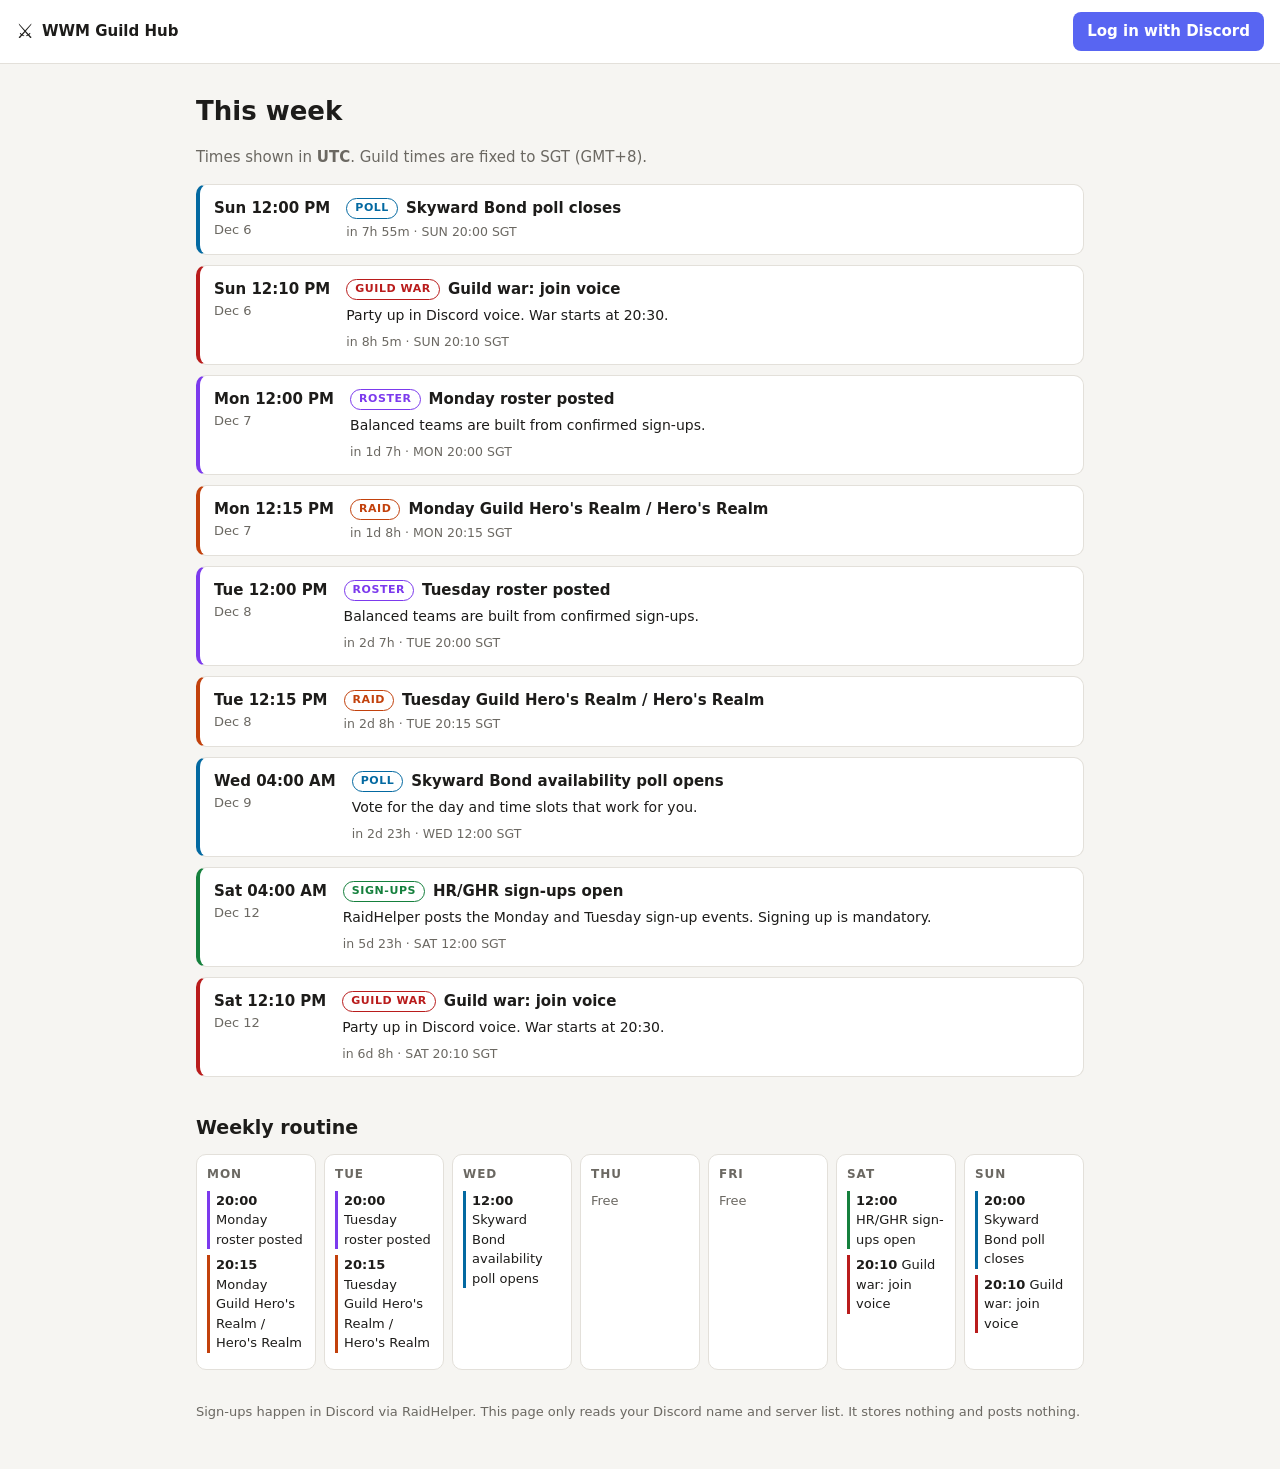
==== index.html @ 6cbb3eda "Initial guild hub with Discord login Co-Authored-By: Claude Opus 5.5 <noreply@anthropic.com>" ====
<!doctype html>
<html lang="en">
<head>
  <meta charset="utf-8">
  <meta name="viewport" content="width=device-width, initial-scale=1">
  <title>WWM Guild Hub</title>
  <meta name="description" content="Weekly raid, guild war and poll schedule for the WWM guild.">
  <link rel="stylesheet" href="style.css">
</head>
<body>
  <header class="top">
    <div class="brand">
      <span class="logo" aria-hidden="true">⚔</span>
      <span>WWM Guild Hub</span>
    </div>
    <div id="auth"></div>
  </header>

  <main>
    <section id="welcome" class="card" hidden></section>

    <section>
      <h1>This week</h1>
      <p class="muted">Times shown in <strong id="tz"></strong>. Guild times are fixed to SGT (GMT+8).</p>
      <ol id="upcoming" class="events"></ol>
    </section>

    <section>
      <h2>Weekly routine</h2>
      <div id="routine" class="grid"></div>
    </section>
  </main>

  <footer class="muted">
    Sign-ups happen in Discord via RaidHelper. This page only reads your Discord name and server list. It stores nothing and posts nothing.
  </footer>

  <script src="config.js"></script>
  <script src="app.js"></script>
</body>
</html>
---- style.css ----
:root {
  --bg: #f6f5f2;
  --surface: #ffffff;
  --text: #1d1c1a;
  --muted: #6b6862;
  --border: #e3e0da;
  --accent: #5865f2;
  --raid: #c2410c;
  --roster: #7c3aed;
  --signup: #15803d;
  --poll: #0369a1;
  --war: #b91c1c;
  --ok-bg: #ecfdf3;
  --warn-bg: #fff7e6;
}
@media (prefers-color-scheme: dark) {
  :root {
    --bg: #121214;
    --surface: #1b1b1f;
    --text: #ecebe8;
    --muted: #9b988f;
    --border: #2c2c32;
    --raid: #fb923c;
    --roster: #a78bfa;
    --signup: #4ade80;
    --poll: #38bdf8;
    --war: #f87171;
    --ok-bg: #12261b;
    --warn-bg: #2a2212;
  }
}

* { box-sizing: border-box; }
body {
  margin: 0;
  background: var(--bg);
  color: var(--text);
  font: 15px/1.5 system-ui, -apple-system, "Segoe UI", Roboto, sans-serif;
}
main, footer { max-width: 920px; margin: 0 auto; padding: 0 16px; }
footer { padding: 32px 16px 48px; font-size: 13px; }
h1 { font-size: 26px; margin: 28px 0 4px; }
h2 { font-size: 19px; margin: 36px 0 12px; }
h3 { font-size: 12px; letter-spacing: .08em; margin: 0 0 8px; color: var(--muted); }
.muted { color: var(--muted); }

.top {
  display: flex; align-items: center; justify-content: space-between; gap: 12px;
  padding: 12px 16px; border-bottom: 1px solid var(--border); background: var(--surface);
  position: sticky; top: 0; z-index: 1;
}
.brand { display: flex; align-items: center; gap: 8px; font-weight: 650; }
.logo { font-size: 20px; }

.btn {
  font: inherit; font-weight: 600; border: 0; border-radius: 8px;
  padding: 8px 14px; cursor: pointer;
}
.btn.discord { background: var(--accent); color: #fff; }
.btn.discord:hover { filter: brightness(1.08); }
.btn.ghost { background: transparent; color: var(--muted); border: 1px solid var(--border); padding: 4px 10px; font-size: 13px; }
.user { display: flex; align-items: center; gap: 8px; }
.user img { width: 28px; height: 28px; border-radius: 50%; }
.user span { max-width: 40vw; overflow: hidden; text-overflow: ellipsis; white-space: nowrap; }

.card { margin-top: 20px; padding: 14px 16px; border-radius: 10px; border: 1px solid var(--border); background: var(--surface); }
.card.ok { background: var(--ok-bg); }
.card.warn { background: var(--warn-bg); }

.events { list-style: none; padding: 0; margin: 16px 0 0; display: grid; gap: 10px; }
.event {
  display: flex; gap: 16px; padding: 12px 14px; border-radius: 10px;
  background: var(--surface); border: 1px solid var(--border);
  border-left: 4px solid var(--c, var(--accent));
}
.event .when { min-width: 92px; display: flex; flex-direction: column; }
.event .local { font-weight: 650; font-variant-numeric: tabular-nums; }
.event .date { font-size: 13px; color: var(--muted); }
.event .head { display: flex; flex-wrap: wrap; align-items: center; gap: 8px; }
.event .title { font-weight: 600; }
.event .note { margin: 4px 0; font-size: 14px; }
.event .rel { font-size: 12.5px; }
.tag {
  font-size: 11px; font-weight: 700; text-transform: uppercase; letter-spacing: .05em;
  color: var(--c); border: 1px solid currentColor; border-radius: 999px; padding: 1px 8px;
}

.raid { --c: var(--raid); }
.roster { --c: var(--roster); }
.signup { --c: var(--signup); }
.poll { --c: var(--poll); }
.war { --c: var(--war); }

.grid { display: grid; grid-template-columns: repeat(7, 1fr); gap: 8px; }
.day { background: var(--surface); border: 1px solid var(--border); border-radius: 10px; padding: 10px; min-width: 0; }
.day p { margin: 0 0 6px; font-size: 13px; }
.mini { border-left: 3px solid var(--c); padding-left: 6px; }
.mini b { font-variant-numeric: tabular-nums; }

@media (max-width: 760px) {
  .grid { grid-template-columns: repeat(2, 1fr); }
}
@media (max-width: 420px) {
  .event { flex-direction: column; gap: 4px; }
  .grid { grid-template-columns: 1fr; }
}
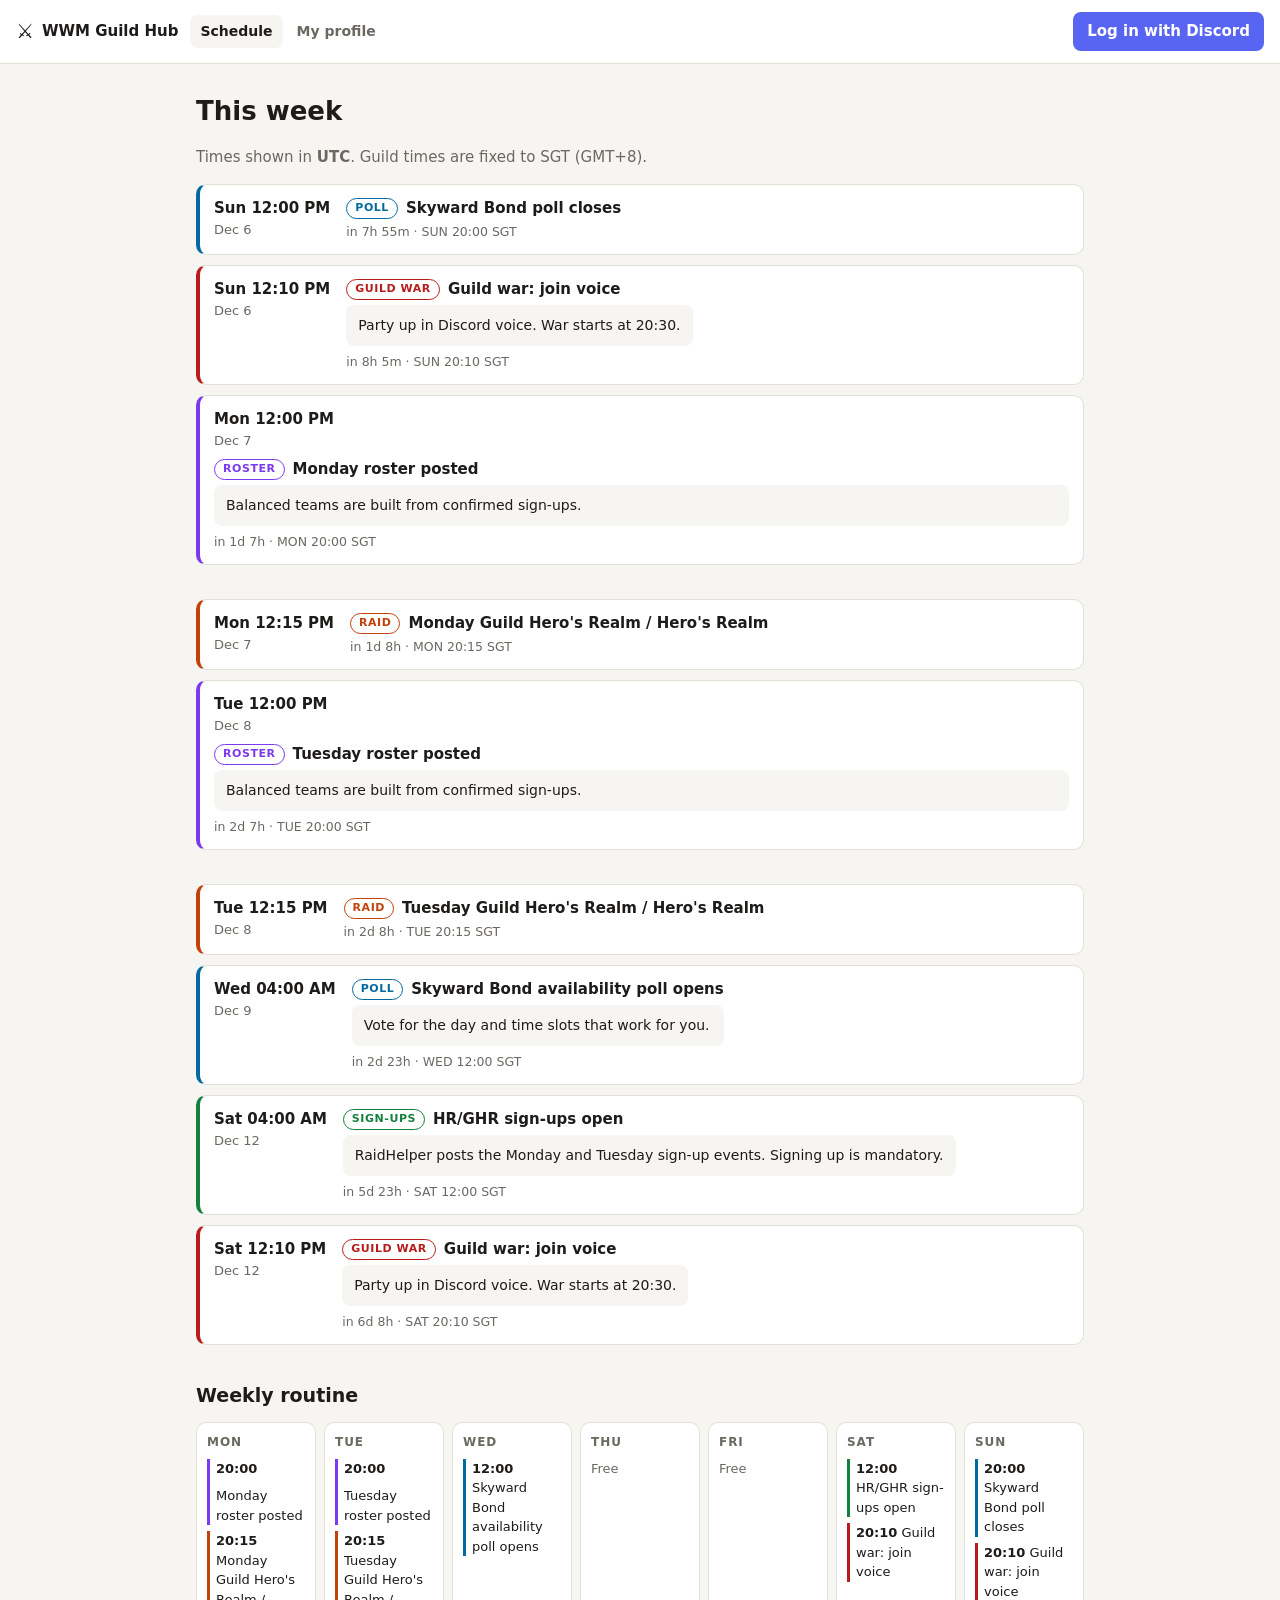
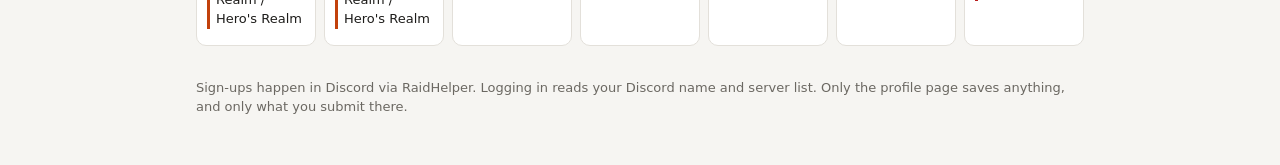
==== commit f4b697d4: "Add member profile and officer roster pages profile.html edits your own guild profile through the bo" ====
--- a/index.html
+++ b/index.html
@@ -13,6 +13,7 @@
       <span class="logo" aria-hidden="true">⚔</span>
       <span>WWM Guild Hub</span>
     </div>
+    <nav class="nav"><a href="./" aria-current="page">Schedule</a><a href="profile.html">My profile</a><a href="roster.html" id="nav-roster" hidden>Roster</a></nav>
     <div id="auth"></div>
   </header>
 
@@ -32,10 +33,11 @@
   </main>
 
   <footer class="muted">
-    Sign-ups happen in Discord via RaidHelper. This page only reads your Discord name and server list. It stores nothing and posts nothing.
+    Sign-ups happen in Discord via RaidHelper. Logging in reads your Discord name and server list. Only the profile page saves anything, and only what you submit there.
   </footer>
 
   <script src="config.js"></script>
+  <script src="auth.js"></script>
   <script src="app.js"></script>
 </body>
 </html>
--- a/style.css
+++ b/style.css
@@ -12,6 +12,9 @@
   --war: #b91c1c;
   --ok-bg: #ecfdf3;
   --warn-bg: #fff7e6;
+  --ok: #15803d;
+  --err: #b91c1c;
+  --field: #ffffff;
 }
 @media (prefers-color-scheme: dark) {
   :root {
@@ -27,6 +30,9 @@
     --war: #f87171;
     --ok-bg: #12261b;
     --warn-bg: #2a2212;
+    --ok: #4ade80;
+    --err: #f87171;
+    --field: #141417;
   }
 }
 
@@ -97,10 +103,115 @@
 .mini { border-left: 3px solid var(--c); padding-left: 6px; }
 .mini b { font-variant-numeric: tabular-nums; }
 
+/* ---------- nav ---------- */
+.top { flex-wrap: wrap; }
+.nav { display: flex; gap: 4px; margin-right: auto; }
+.nav a { color: var(--muted); text-decoration: none; padding: 6px 10px; border-radius: 8px; font-weight: 600; font-size: 14px; }
+.nav a:hover { color: var(--text); }
+.nav a[aria-current="page"] { color: var(--text); background: var(--bg); }
+a { color: var(--accent); }
+
+/* ---------- profile form ---------- */
+.btn.primary { background: var(--accent); color: #fff; }
+.btn:disabled { opacity: .6; cursor: default; }
+.btn.danger { color: var(--err); }
+.section { padding: 0; }
+.section > summary {
+  cursor: pointer; padding: 14px 16px; display: flex; flex-wrap: wrap; align-items: baseline; gap: 4px 10px;
+  font-weight: 650; font-size: 17px;
+}
+.section[open] > summary { border-bottom: 1px solid var(--border); }
+.section-hint { font-weight: 400; font-size: 13px; }
+.section > :not(summary) { margin-left: 16px; margin-right: 16px; }
+.section > :last-child { margin-bottom: 16px; }
+.note { font-size: 14px; background: var(--bg); border-radius: 8px; padding: 10px 12px; margin-top: 14px; }
+h4 { font-size: 14px; margin: 22px 0 8px; }
+
+.field { margin-top: 14px; }
+.field > label, .field legend { display: block; font-weight: 600; font-size: 14px; margin-bottom: 6px; padding: 0; }
+.field fieldset { border: 0; margin: 0; padding: 0; min-width: 0; }
+.hint { font-size: 13px; margin: 6px 0 0; }
+select, input[type="text"], textarea {
+  font: inherit; color: var(--text); background: var(--field);
+  border: 1px solid var(--border); border-radius: 8px; padding: 7px 10px;
+  width: 100%; max-width: 440px;
+}
+textarea { resize: vertical; }
+select:focus, input:focus, textarea:focus, .btn:focus-visible { outline: 2px solid var(--accent); outline-offset: 1px; }
+
+.checks { display: grid; grid-template-columns: repeat(auto-fill, minmax(220px, 1fr)); gap: 6px 14px; }
+.check { display: flex; align-items: flex-start; gap: 8px; font-size: 14px; cursor: pointer; }
+.check input { margin-top: 3px; accent-color: var(--accent); }
+.check input:disabled + span { color: var(--muted); }
+
+.ratings { display: grid; gap: 10px; }
+.rating-row { border: 0; padding: 0; margin: 0; display: flex; flex-wrap: wrap; align-items: center; gap: 6px; }
+.rating-row legend { font-size: 14px; margin-bottom: 4px; padding: 0; float: left; width: 100%; }
+.pill input { position: absolute; opacity: 0; }
+.pill span { display: inline-block; border: 1px solid var(--border); border-radius: 999px; padding: 3px 12px; font-size: 13px; cursor: pointer; }
+.pill input:checked + span { background: var(--accent); border-color: var(--accent); color: #fff; }
+.pill input:focus-visible + span { outline: 2px solid var(--accent); outline-offset: 1px; }
+
+.save-row { display: flex; flex-wrap: wrap; align-items: center; gap: 8px; margin-top: 16px; }
+.save-note { font-size: 13px; }
+.save-note.ok { color: var(--ok); }
+.save-note.err { color: var(--err); }
+.warn-text { color: var(--err); font-size: 13px; margin: 6px 0 0; }
+.warn-text:empty { display: none; }
+
+.builds { border-top: 1px dashed var(--border); margin-top: 20px; }
+.build { border: 1px solid var(--border); border-radius: 10px; padding: 12px 14px; margin-top: 10px; background: var(--bg); }
+.build-head { display: flex; align-items: center; gap: 8px; }
+.badge { font-size: 12px; font-weight: 700; color: var(--accent); }
+.pair { display: grid; grid-template-columns: 1fr 1fr; gap: 0 12px; }
+.inner-ways { display: grid; gap: 6px; }
+.iw-row { display: grid; grid-template-columns: 24px minmax(0, 1fr) 96px; gap: 8px; align-items: center; max-width: 480px; }
+/* ---------- roster ---------- */
+.nav a[hidden], .tools[hidden] { display: none; }
+.tools { display: flex; flex-wrap: wrap; gap: 8px; margin-top: 18px; }
+.tools input, .tools select { width: auto; flex: 1 1 180px; max-width: none; }
+input[type="search"] { font: inherit; color: var(--text); background: var(--field); border: 1px solid var(--border); border-radius: 8px; padding: 7px 10px; }
+.roster { display: grid; gap: 8px; margin-bottom: 24px; }
+.member { background: var(--surface); border: 1px solid var(--border); border-radius: 10px; }
+.member > summary {
+  cursor: pointer; list-style: none; padding: 10px 14px;
+  display: grid; grid-template-columns: minmax(150px, 1.2fr) 2fr auto; gap: 12px; align-items: center;
+}
+.member > summary::-webkit-details-marker { display: none; }
+.member[open] > summary { border-bottom: 1px solid var(--border); }
+.who { display: flex; align-items: center; gap: 10px; min-width: 0; }
+.who img { width: 32px; height: 32px; border-radius: 50%; flex: none; }
+.names { display: flex; flex-direction: column; min-width: 0; }
+.names > * { overflow: hidden; text-overflow: ellipsis; white-space: nowrap; }
+.names .muted { font-size: 13px; }
+.glance { display: flex; flex-wrap: wrap; gap: 2px 14px; font-size: 13.5px; min-width: 0; }
+.pill-tag { font-size: 12px; font-weight: 700; border-radius: 999px; padding: 2px 10px; border: 1px solid currentColor; white-space: nowrap; }
+.pill-tag.done { color: var(--ok); }
+.pill-tag.todo { color: var(--raid); }
+.pill-tag.gone { color: var(--muted); }
+.member-body { padding: 4px 14px 14px; }
+.member-body h4 { margin: 16px 0 6px; }
+.facts { display: grid; grid-template-columns: 140px 1fr; gap: 4px 12px; margin: 0; font-size: 14px; }
+.facts dt { color: var(--muted); }
+.facts dd { margin: 0; min-width: 0; overflow-wrap: anywhere; }
+.member-body .build { background: var(--bg); }
+.member-body .build .facts { margin-top: 6px; }
+
+@media (max-width: 640px) {
+  .member > summary { grid-template-columns: 1fr auto; }
+  .glance { grid-column: 1 / -1; grid-row: 2; }
+  .facts { grid-template-columns: 1fr; gap: 0; }
+  .facts dd { margin-bottom: 6px; }
+}
+
+code { font-size: 13px; background: var(--bg); border: 1px solid var(--border); border-radius: 4px; padding: 0 4px; }
+
 @media (max-width: 760px) {
   .grid { grid-template-columns: repeat(2, 1fr); }
 }
 @media (max-width: 420px) {
   .event { flex-direction: column; gap: 4px; }
+  .pair { grid-template-columns: 1fr; }
+  .nav { order: 3; width: 100%; }
   .grid { grid-template-columns: 1fr; }
 }
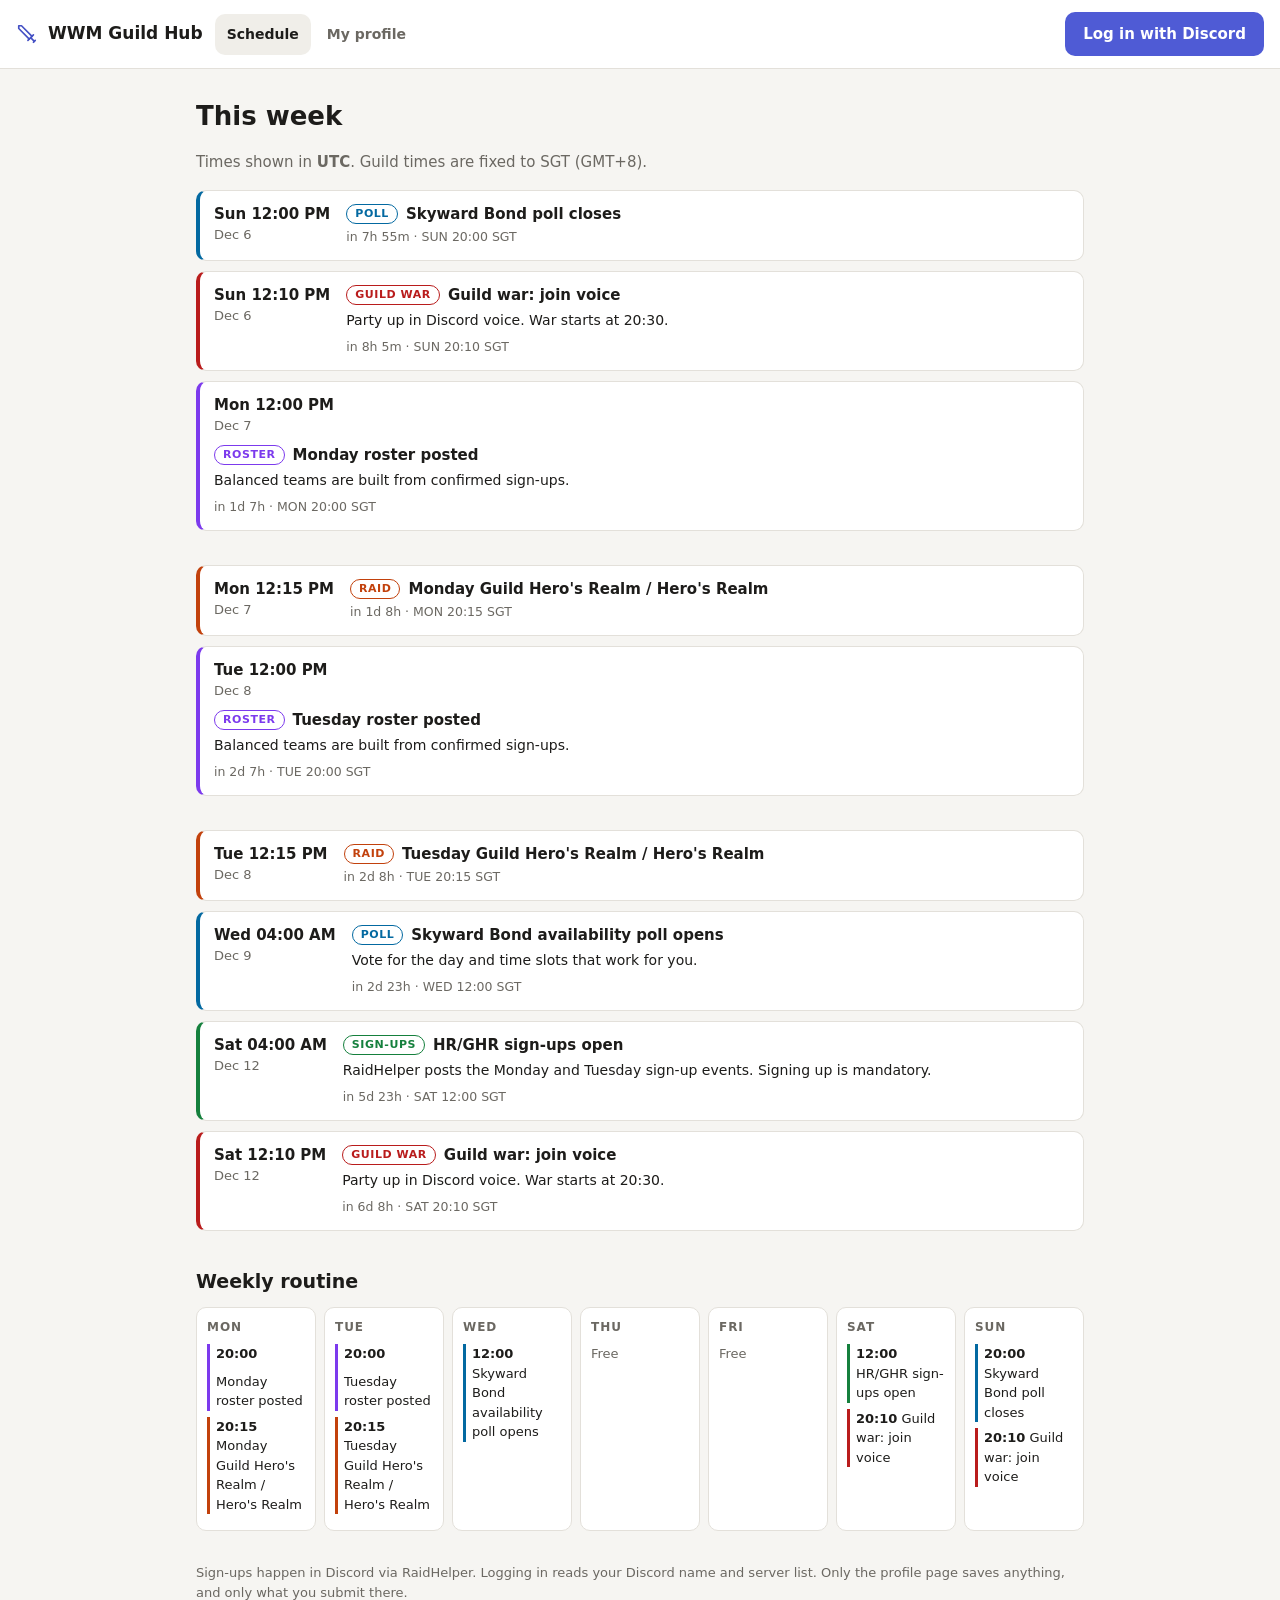
==== commit 448f1d3a: "Profile page redesign from the design pass Progress card and section rail driven by the member's int" ====
--- a/index.html
+++ b/index.html
@@ -3,14 +3,18 @@
 <head>
   <meta charset="utf-8">
   <meta name="viewport" content="width=device-width, initial-scale=1">
+  <meta http-equiv="Content-Security-Policy" content="default-src 'self'; script-src 'self'; style-src 'self' https://fonts.googleapis.com; font-src https://fonts.gstatic.com; img-src 'self' https://cdn.discordapp.com; connect-src https://discord.com https://140.245.96.135; base-uri 'none'; form-action 'none'; object-src 'none'">
+  <meta name="referrer" content="no-referrer">
   <title>WWM Guild Hub</title>
   <meta name="description" content="Weekly raid, guild war and poll schedule for the WWM guild.">
+  <link rel="preconnect" href="https://fonts.gstatic.com" crossorigin>
+  <link rel="stylesheet" href="https://fonts.googleapis.com/css2?family=IBM+Plex+Sans:wght@400;500;600&amp;family=Space+Grotesk:wght@500;600;700&amp;display=swap">
   <link rel="stylesheet" href="style.css">
 </head>
 <body>
   <header class="top">
     <div class="brand">
-      <span class="logo" aria-hidden="true">⚔</span>
+      <svg class="logo" width="22" height="22" viewBox="0 0 24 24" fill="none" stroke="currentColor" stroke-width="1.8" stroke-linecap="round" stroke-linejoin="round" aria-hidden="true"><path d="M14.5 17.5 3 6V3h3l11.5 11.5"></path><path d="m13 19 6-6"></path><path d="m16 16 4 4"></path><path d="m19 21 2-2"></path></svg>
       <span>WWM Guild Hub</span>
     </div>
     <nav class="nav"><a href="./" aria-current="page">Schedule</a><a href="profile.html">My profile</a><a href="roster.html" id="nav-roster" hidden>Roster</a></nav>
--- a/style.css
+++ b/style.css
@@ -1,38 +1,62 @@
 :root {
   --bg: #f6f5f2;
   --surface: #ffffff;
+  --surface-2: #f0eee9;
+  --sunken: #fbfaf8;
   --text: #1d1c1a;
   --muted: #6b6862;
   --border: #e3e0da;
-  --accent: #5865f2;
+  --border-strong: #cfcbc3;
+  --accent: #4450c4;
+  --accent-fill: #4f5bd5;
+  --on-accent: #ffffff;
+  --chip-fg: #3a3834;
+  --chip-on-bg: #e8eaff;
+  --chip-on-border: #4f5bd5;
+  --chip-on-fg: #263080;
+  --note-bg: #f1f0fb;
+  --note-border: #dcdaf2;
   --raid: #c2410c;
   --roster: #7c3aed;
   --signup: #15803d;
   --poll: #0369a1;
   --war: #b91c1c;
+  --ok: #15803d;
   --ok-bg: #ecfdf3;
+  --warn: #9a5800;
   --warn-bg: #fff7e6;
-  --ok: #15803d;
   --err: #b91c1c;
   --field: #ffffff;
 }
 @media (prefers-color-scheme: dark) {
   :root {
-    --bg: #121214;
-    --surface: #1b1b1f;
+    --bg: #111114;
+    --surface: #18181c;
+    --surface-2: #23232a;
+    --sunken: #111114;
     --text: #ecebe8;
-    --muted: #9b988f;
-    --border: #2c2c32;
+    --muted: #a09d95;
+    --border: #26262d;
+    --border-strong: #34343c;
+    --accent: #a3aaff;
+    --accent-fill: #4f5bd5;
+    --chip-fg: #cfccc5;
+    --chip-on-bg: #262a5c;
+    --chip-on-border: #7c86ff;
+    --chip-on-fg: #e4e6ff;
+    --note-bg: #1f1e26;
+    --note-border: #2e2d3a;
     --raid: #fb923c;
     --roster: #a78bfa;
     --signup: #4ade80;
     --poll: #38bdf8;
     --war: #f87171;
-    --ok-bg: #12261b;
-    --warn-bg: #2a2212;
     --ok: #4ade80;
-    --err: #f87171;
-    --field: #141417;
+    --ok-bg: #15291d;
+    --warn: #f5c27a;
+    --warn-bg: #33280f;
+    --err: #f59393;
+    --field: #111114;
   }
 }
 
@@ -41,8 +65,9 @@
   margin: 0;
   background: var(--bg);
   color: var(--text);
-  font: 15px/1.5 system-ui, -apple-system, "Segoe UI", Roboto, sans-serif;
-}
+  font: 15px/1.5 "IBM Plex Sans", system-ui, -apple-system, "Segoe UI", sans-serif;
+}
+h1, h2, h3, h4, .brand { font-family: "Space Grotesk", "IBM Plex Sans", system-ui, sans-serif; }
 main, footer { max-width: 920px; margin: 0 auto; padding: 0 16px; }
 footer { padding: 32px 16px 48px; font-size: 13px; }
 h1 { font-size: 26px; margin: 28px 0 4px; }
@@ -55,16 +80,20 @@
   padding: 12px 16px; border-bottom: 1px solid var(--border); background: var(--surface);
   position: sticky; top: 0; z-index: 1;
 }
-.brand { display: flex; align-items: center; gap: 8px; font-weight: 650; }
-.logo { font-size: 20px; }
+.brand { display: flex; align-items: center; gap: 10px; font-weight: 700; font-size: 17px; }
+.logo { color: var(--accent); flex: none; }
 
 .btn {
-  font: inherit; font-weight: 600; border: 0; border-radius: 8px;
-  padding: 8px 14px; cursor: pointer;
-}
-.btn.discord { background: var(--accent); color: #fff; }
-.btn.discord:hover { filter: brightness(1.08); }
-.btn.ghost { background: transparent; color: var(--muted); border: 1px solid var(--border); padding: 4px 10px; font-size: 13px; }
+  font: inherit; font-weight: 600; border: 0; border-radius: 10px;
+  min-height: 44px; padding: 0 18px; cursor: pointer;
+  display: inline-flex; align-items: center; justify-content: center; gap: 8px;
+}
+.btn.discord, .btn.primary { background: var(--accent-fill); color: var(--on-accent); }
+.btn.discord:hover, .btn.primary:hover { filter: brightness(1.08); }
+.btn.ghost { background: transparent; color: var(--muted); border: 1px solid var(--border-strong); min-height: 40px; padding: 0 12px; font-size: 14px; font-weight: 500; }
+.btn.secondary { background: transparent; color: var(--text); border: 1px solid var(--border-strong); }
+.btn.danger-text { background: transparent; color: var(--err); padding: 0 10px; }
+.btn:disabled { opacity: .6; cursor: default; }
 .user { display: flex; align-items: center; gap: 8px; }
 .user img { width: 28px; height: 28px; border-radius: 50%; }
 .user span { max-width: 40vw; overflow: hidden; text-overflow: ellipsis; white-space: nowrap; }
@@ -106,66 +135,166 @@
 /* ---------- nav ---------- */
 .top { flex-wrap: wrap; }
 .nav { display: flex; gap: 4px; margin-right: auto; }
-.nav a { color: var(--muted); text-decoration: none; padding: 6px 10px; border-radius: 8px; font-weight: 600; font-size: 14px; }
+.nav a { color: var(--muted); text-decoration: none; padding: 10px 12px; border-radius: 10px; font-weight: 600; font-size: 14px; }
 .nav a:hover { color: var(--text); }
-.nav a[aria-current="page"] { color: var(--text); background: var(--bg); }
+.nav a[aria-current="page"] { color: var(--text); background: var(--surface-2); }
 a { color: var(--accent); }
 
-/* ---------- profile form ---------- */
-.btn.primary { background: var(--accent); color: #fff; }
-.btn:disabled { opacity: .6; cursor: default; }
-.btn.danger { color: var(--err); }
-.section { padding: 0; }
-.section > summary {
-  cursor: pointer; padding: 14px 16px; display: flex; flex-wrap: wrap; align-items: baseline; gap: 4px 10px;
-  font-weight: 650; font-size: 17px;
-}
-.section[open] > summary { border-bottom: 1px solid var(--border); }
-.section-hint { font-weight: 400; font-size: 13px; }
-.section > :not(summary) { margin-left: 16px; margin-right: 16px; }
-.section > :last-child { margin-bottom: 16px; }
-.note { font-size: 14px; background: var(--bg); border-radius: 8px; padding: 10px 12px; margin-top: 14px; }
-h4 { font-size: 14px; margin: 22px 0 8px; }
-
-.field { margin-top: 14px; }
-.field > label, .field legend { display: block; font-weight: 600; font-size: 14px; margin-bottom: 6px; padding: 0; }
-.field fieldset { border: 0; margin: 0; padding: 0; min-width: 0; }
-.hint { font-size: 13px; margin: 6px 0 0; }
+/* ---------- shared bits (roster) ---------- */
 select, input[type="text"], textarea {
   font: inherit; color: var(--text); background: var(--field);
-  border: 1px solid var(--border); border-radius: 8px; padding: 7px 10px;
-  width: 100%; max-width: 440px;
-}
-textarea { resize: vertical; }
-select:focus, input:focus, textarea:focus, .btn:focus-visible { outline: 2px solid var(--accent); outline-offset: 1px; }
-
-.checks { display: grid; grid-template-columns: repeat(auto-fill, minmax(220px, 1fr)); gap: 6px 14px; }
-.check { display: flex; align-items: flex-start; gap: 8px; font-size: 14px; cursor: pointer; }
-.check input { margin-top: 3px; accent-color: var(--accent); }
-.check input:disabled + span { color: var(--muted); }
-
-.ratings { display: grid; gap: 10px; }
-.rating-row { border: 0; padding: 0; margin: 0; display: flex; flex-wrap: wrap; align-items: center; gap: 6px; }
-.rating-row legend { font-size: 14px; margin-bottom: 4px; padding: 0; float: left; width: 100%; }
-.pill input { position: absolute; opacity: 0; }
-.pill span { display: inline-block; border: 1px solid var(--border); border-radius: 999px; padding: 3px 12px; font-size: 13px; cursor: pointer; }
-.pill input:checked + span { background: var(--accent); border-color: var(--accent); color: #fff; }
-.pill input:focus-visible + span { outline: 2px solid var(--accent); outline-offset: 1px; }
-
-.save-row { display: flex; flex-wrap: wrap; align-items: center; gap: 8px; margin-top: 16px; }
-.save-note { font-size: 13px; }
-.save-note.ok { color: var(--ok); }
-.save-note.err { color: var(--err); }
-.warn-text { color: var(--err); font-size: 13px; margin: 6px 0 0; }
-.warn-text:empty { display: none; }
-
-.builds { border-top: 1px dashed var(--border); margin-top: 20px; }
-.build { border: 1px solid var(--border); border-radius: 10px; padding: 12px 14px; margin-top: 10px; background: var(--bg); }
+  border: 1px solid var(--border-strong); border-radius: 10px; padding: 7px 10px;
+}
+select:focus-visible, input:focus-visible, textarea:focus-visible, .btn:focus-visible, a:focus-visible, summary:focus-visible {
+  outline: 2px solid var(--accent); outline-offset: 2px;
+}
+h4 { font-size: 14px; margin: 22px 0 8px; }
+.build { border: 1px solid var(--border); border-radius: 12px; padding: 12px 14px; margin-top: 10px; background: var(--bg); }
 .build-head { display: flex; align-items: center; gap: 8px; }
 .badge { font-size: 12px; font-weight: 700; color: var(--accent); }
-.pair { display: grid; grid-template-columns: 1fr 1fr; gap: 0 12px; }
-.inner-ways { display: grid; gap: 6px; }
-.iw-row { display: grid; grid-template-columns: 24px minmax(0, 1fr) 96px; gap: 8px; align-items: center; max-width: 480px; }
+
+/* ---------- profile page ---------- */
+main.wide, footer.wide { max-width: 1120px; }
+main.wide { padding-bottom: 40px; }
+.pf-hero { display: flex; flex-wrap: wrap; align-items: flex-end; justify-content: space-between; gap: 20px 40px; margin-top: 36px; }
+.pf-hero-text { flex: 1 1 420px; min-width: 0; }
+.eyebrow { margin: 0 0 6px; font-size: 13px; font-weight: 600; letter-spacing: .08em; text-transform: uppercase; color: var(--accent); }
+.pf-hero h1 { margin: 0; font-size: 38px; line-height: 1.1; letter-spacing: -.01em; }
+.lede { margin: 10px 0 0; color: var(--muted); max-width: 560px; }
+.pf-progress { flex: 0 1 340px; min-width: 260px; background: var(--surface); border: 1px solid var(--border); border-radius: 16px; padding: 16px 18px; }
+.pf-progress[hidden] { display: none; }
+.pf-progress-head { display: flex; justify-content: space-between; align-items: baseline; gap: 12px; font-weight: 600; }
+.pf-progress-head span + span { font-weight: 400; color: var(--muted); font-size: 13px; text-align: right; }
+.pf-bar { display: grid; grid-auto-flow: column; grid-auto-columns: minmax(0, 1fr); gap: 6px; margin-top: 12px; }
+.pf-bar span { height: 6px; border-radius: 3px; background: var(--border-strong); }
+.pf-bar span.done { background: var(--ok); }
+.pf-progress p { margin: 10px 0 0; font-size: 13px; color: var(--warn); }
+.pf-progress p.ok { color: var(--ok); }
+
+.pf-layout { display: flex; flex-wrap: wrap; gap: 32px; margin-top: 36px; align-items: flex-start; }
+.pf-layout[hidden] { display: none; }
+.pf-rail { flex: 1 1 220px; max-width: 260px; display: flex; flex-direction: column; gap: 6px; }
+.pf-rail a { display: flex; align-items: center; gap: 12px; min-height: 52px; padding: 8px 12px; border-radius: 12px; color: var(--text); text-decoration: none; border: 1px solid transparent; }
+.pf-rail a:hover { background: var(--surface); border-color: var(--border); }
+.pf-mark { width: 26px; height: 26px; flex: none; border-radius: 50%; display: flex; align-items: center; justify-content: center; font-size: 13px; font-weight: 700; background: var(--surface-2); color: var(--muted); }
+.rail-text { display: flex; flex-direction: column; min-width: 0; }
+.rail-name { font-weight: 600; }
+.rail-status { font-size: 13px; color: var(--muted); }
+.is-done .pf-mark { background: var(--ok-bg); color: var(--ok); }
+.is-done .rail-status { color: var(--ok); }
+.is-todo .pf-mark { background: var(--warn-bg); color: var(--warn); }
+.is-todo .rail-status { color: var(--warn); }
+.pf-main { flex: 999 1 560px; min-width: 0; display: flex; flex-direction: column; gap: 20px; }
+
+.pf-card { background: var(--surface); border: 1px solid var(--border); border-radius: 18px; scroll-margin-top: 90px; }
+.pf-card > summary { list-style: none; cursor: pointer; display: flex; flex-wrap: wrap; align-items: center; gap: 6px 14px; padding: 22px 28px; border-radius: 18px; }
+.pf-card > summary::-webkit-details-marker { display: none; }
+.pf-card > summary h2 { margin: 0; font-size: 22px; font-weight: 600; }
+.pf-why { flex: 1 1 100%; order: 3; margin: 0; font-size: 13px; color: var(--muted); }
+.pf-card[open] .pf-why { display: none; }
+.pf-chev { margin-left: auto; color: var(--muted); transition: transform .15s; }
+.pf-card[open] .pf-chev { transform: rotate(180deg); }
+.pf-body { padding: 0 28px 28px; display: flex; flex-direction: column; gap: 24px; }
+.pf-status { display: inline-flex; align-items: center; gap: 6px; font-size: 13px; font-weight: 600; }
+.pf-status.done { color: var(--ok); }
+.pf-status.todo { color: var(--warn); }
+.pf-status.opt { color: var(--muted); border: 1px solid var(--border-strong); border-radius: 999px; padding: 2px 10px; font-size: 12px; }
+
+.pf-field { border: 0; margin: 0; padding: 0; min-width: 0; display: flex; flex-direction: column; gap: 8px; }
+.pf-field > label { font-weight: 600; font-size: 14px; }
+.pf-field > legend { float: left; width: 100%; padding: 0; margin-bottom: 10px; font-weight: 600; font-size: 14px; display: flex; justify-content: space-between; gap: 12px; }
+.pf-field > legend + * { clear: both; }
+.pf-sub { font-weight: 400; color: var(--muted); }
+.pf-sub.warn { color: var(--warn); }
+.pf-sub.ok { color: var(--ok); }
+.pf-hint { margin: 0; font-size: 13px; color: var(--muted); }
+.pf-two { display: grid; grid-template-columns: repeat(2, minmax(0, 1fr)); gap: 20px; }
+.pf-input { width: 100%; min-height: 44px; padding: 0 14px; border-radius: 10px; border: 1px solid var(--border-strong); background: var(--sunken); color: var(--text); font: inherit; }
+textarea.pf-input { padding: 10px 14px; min-height: 88px; resize: vertical; }
+
+.pf-chips { display: flex; flex-wrap: wrap; gap: 6px; }
+.pf-chip, .pf-opt { position: relative; display: block; }
+.pf-chip input, .pf-seg input, .pf-opt input { position: absolute; opacity: 0; width: 1px; height: 1px; margin: 0; }
+.pf-chip span { display: inline-flex; align-items: center; min-height: 44px; padding: 0 16px; border-radius: 999px; border: 1px solid var(--border-strong); color: var(--chip-fg); font-size: 14px; cursor: pointer; user-select: none; }
+.pf-chips.small .pf-chip span { min-height: 40px; padding: 0 12px; font-size: 13px; }
+.pf-chip input:checked + span { background: var(--chip-on-bg); border-color: var(--chip-on-border); color: var(--chip-on-fg); font-weight: 600; }
+.pf-chip input:disabled + span { opacity: .45; cursor: not-allowed; }
+.pf-chip input:focus-visible + span, .pf-seg input:focus-visible + span, .pf-opt input:focus-visible + .pf-opt-body { outline: 2px solid var(--accent); outline-offset: 2px; }
+
+.pf-seg { display: inline-flex; flex-wrap: wrap; gap: 2px; padding: 4px; border-radius: 12px; background: var(--sunken); border: 1px solid var(--border); align-self: flex-start; }
+.pf-seg label { display: block; position: relative; }
+.pf-seg span { display: inline-flex; align-items: center; justify-content: center; min-height: 40px; min-width: 64px; padding: 0 16px; border-radius: 9px; color: var(--muted); cursor: pointer; user-select: none; }
+.pf-seg input:checked + span { background: var(--accent-fill); color: var(--on-accent); font-weight: 600; }
+.pf-seg.tiers span { min-width: 38px; padding: 0 6px; font-size: 13px; font-weight: 600; }
+
+.pf-opts { display: grid; grid-template-columns: repeat(2, minmax(0, 1fr)); gap: 8px; }
+.pf-opt-body { display: flex; align-items: center; gap: 12px; min-height: 52px; padding: 8px 16px; border-radius: 12px; border: 1px solid var(--border-strong); cursor: pointer; color: var(--chip-fg); }
+.pf-opt input:checked + .pf-opt-body { background: var(--chip-on-bg); border-color: var(--chip-on-border); color: var(--chip-on-fg); }
+.pf-box { width: 20px; height: 20px; flex: none; border-radius: 6px; border: 1.5px solid var(--border-strong); display: flex; align-items: center; justify-content: center; color: var(--on-accent); }
+.pf-opt input[type="radio"] + .pf-opt-body .pf-box { border-radius: 50%; }
+.pf-box svg { opacity: 0; }
+.pf-opt input:checked + .pf-opt-body .pf-box { background: var(--accent-fill); border-color: var(--accent-fill); }
+.pf-opt input:checked + .pf-opt-body .pf-box svg { opacity: 1; }
+.pf-opt-text { display: flex; flex-direction: column; }
+.pf-opt-text b { font-weight: 600; }
+.pf-opt-sub { font-size: 13px; color: var(--muted); }
+
+.pf-callout { display: flex; gap: 14px; padding: 16px 18px; border-radius: 12px; background: var(--note-bg); border: 1px solid var(--note-border); }
+.pf-callout svg { flex: none; margin-top: 2px; color: var(--accent); }
+.pf-callout p { margin: 0; font-size: 14px; }
+
+.pf-rates { display: flex; flex-direction: column; gap: 10px; }
+.pf-rate { display: flex; flex-wrap: wrap; align-items: center; justify-content: space-between; gap: 8px 16px; }
+
+.pf-save { display: flex; flex-wrap: wrap; align-items: center; justify-content: flex-end; gap: 12px; padding-top: 20px; border-top: 1px solid var(--border); }
+.pf-note { font-size: 13px; color: var(--muted); }
+.pf-note.dirty { color: var(--warn); }
+.pf-note.ok { color: var(--ok); }
+.pf-note.err { color: var(--err); }
+.pf-warn { margin: 0; font-size: 13px; color: var(--warn); }
+.pf-warn:empty { display: none; }
+
+.pf-builds { display: flex; flex-direction: column; gap: 10px; padding-top: 22px; border-top: 1px solid var(--border); }
+.pf-builds-head { display: flex; flex-wrap: wrap; justify-content: space-between; align-items: baseline; gap: 8px; }
+.pf-builds-head h3 { margin: 0; font-size: 17px; font-weight: 600; letter-spacing: 0; color: var(--text); }
+.pf-build-row { display: flex; flex-wrap: wrap; align-items: center; gap: 12px 16px; padding: 14px 16px; border-radius: 12px; background: var(--sunken); border: 1px solid var(--border-strong); }
+.pf-build-info { flex: 1 1 240px; min-width: 0; display: flex; flex-direction: column; }
+.pf-build-info b { font-weight: 600; }
+.pf-build-info span { font-size: 13px; color: var(--muted); }
+.pf-main-tag { display: inline-flex; align-items: center; gap: 4px; font-size: 12px; font-weight: 700; color: var(--accent); letter-spacing: .04em; text-transform: uppercase; }
+.btn.add { width: 100%; min-height: 52px; border: 1.5px dashed var(--border-strong); background: transparent; color: var(--accent); border-radius: 12px; }
+
+.pf-editor { border: 1px solid var(--chip-on-border); border-radius: 16px; padding: 22px; background: var(--sunken); display: flex; flex-direction: column; gap: 22px; }
+.pf-editor-head { display: flex; flex-wrap: wrap; align-items: flex-start; justify-content: space-between; gap: 12px 16px; }
+.pf-editor-head h4 { margin: 2px 0 0; font-size: 21px; font-weight: 600; }
+.pf-editor-head .eyebrow { font-size: 12px; margin: 0; }
+.btn.pf-main-toggle[aria-pressed="true"] { background: var(--chip-on-bg); border: 1px solid var(--chip-on-border); color: var(--chip-on-fg); cursor: default; }
+.pf-weapon { display: flex; flex-direction: column; gap: 8px; }
+.pf-art { align-self: flex-start; font-size: 12px; font-weight: 600; color: var(--chip-on-fg); background: var(--chip-on-bg); border-radius: 999px; padding: 2px 10px; }
+.pf-art:empty { display: none; }
+.pf-iw { display: flex; flex-direction: column; gap: 8px; }
+.pf-iw-row { display: flex; flex-wrap: wrap; align-items: center; gap: 10px; padding: 10px 12px; border-radius: 12px; background: var(--surface); border: 1px solid var(--border); }
+.pf-iw-row .n { width: 22px; text-align: center; color: var(--muted); font-size: 13px; }
+.pf-iw-row select { flex: 1 1 220px; min-width: 0; width: auto; }
+.pf-editor .pf-save { padding-top: 18px; }
+.pf-editor .pf-save .btn.danger-text { margin-right: auto; }
+
+@media (max-width: 760px) {
+  .pf-hero h1 { font-size: 30px; }
+  .pf-rail { flex: 1 1 100%; max-width: none; flex-direction: row; overflow-x: auto; margin: 0 -16px; padding: 0 16px 4px; scrollbar-width: none; }
+  .pf-rail::-webkit-scrollbar { display: none; }
+  .pf-rail a { flex: none; min-height: 44px; padding: 6px 14px 6px 8px; border: 1px solid var(--border-strong); border-radius: 999px; }
+  .pf-rail .rail-status { display: none; }
+  .pf-layout { gap: 20px; margin-top: 24px; }
+  .pf-card > summary { padding: 18px; }
+  .pf-body { padding: 0 18px 20px; }
+  .pf-editor { padding: 16px; }
+}
+@media (max-width: 560px) {
+  .pf-two, .pf-opts { grid-template-columns: 1fr; }
+  .pf-progress { flex: 1 1 100%; }
+}
+
 /* ---------- roster ---------- */
 .nav a[hidden], .tools[hidden] { display: none; }
 .tools { display: flex; flex-wrap: wrap; gap: 8px; margin-top: 18px; }
@@ -211,7 +340,6 @@
 }
 @media (max-width: 420px) {
   .event { flex-direction: column; gap: 4px; }
-  .pair { grid-template-columns: 1fr; }
   .nav { order: 3; width: 100%; }
   .grid { grid-template-columns: 1fr; }
 }
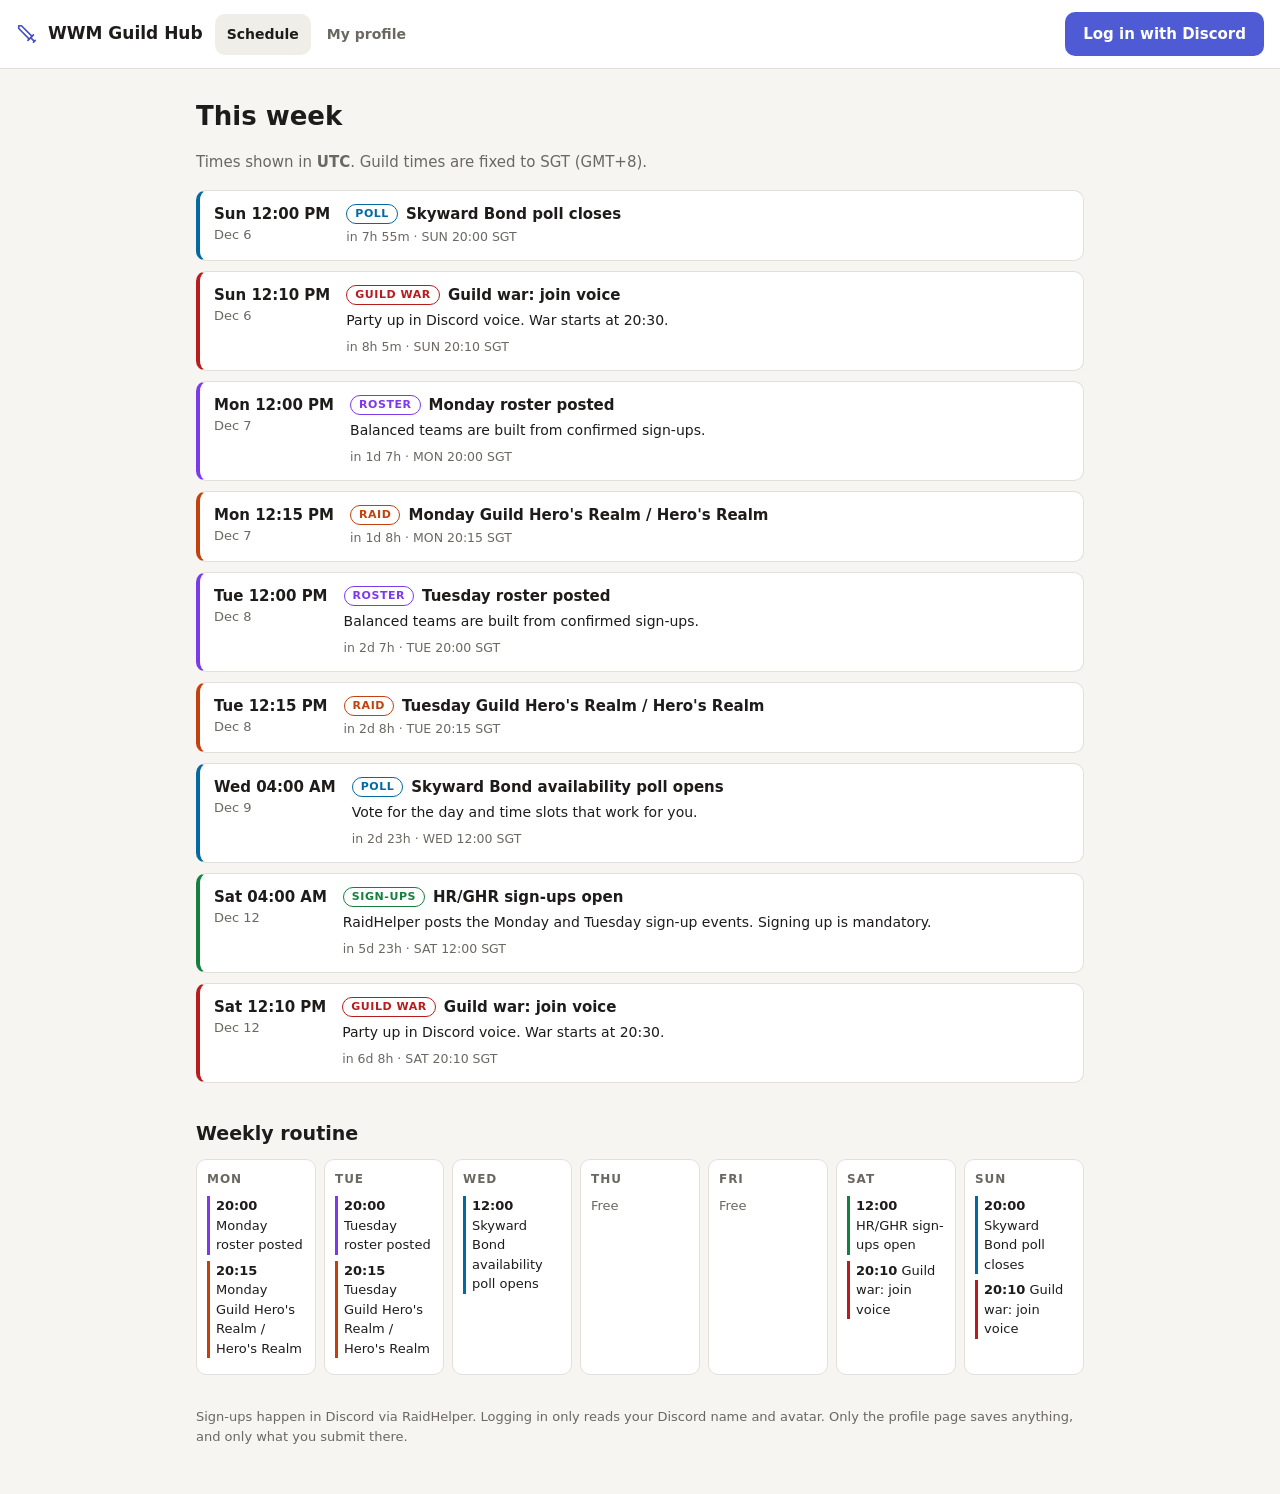
==== commit dc75a833: "Restructure the site into shared modules and per-page files - js/core: one copy each of the DOM help" ====
--- a/index.html
+++ b/index.html
@@ -9,7 +9,8 @@
   <meta name="description" content="Weekly raid, guild war and poll schedule for the WWM guild.">
   <link rel="preconnect" href="https://fonts.gstatic.com" crossorigin>
   <link rel="stylesheet" href="https://fonts.googleapis.com/css2?family=IBM+Plex+Sans:wght@400;500;600&amp;family=Space+Grotesk:wght@500;600;700&amp;display=swap">
-  <link rel="stylesheet" href="style.css">
+  <link rel="stylesheet" href="css/base.css?v=202610080737">
+  <link rel="stylesheet" href="css/schedule.css?v=202610080737">
 </head>
 <body>
   <header class="top">
@@ -37,11 +38,9 @@
   </main>
 
   <footer class="muted">
-    Sign-ups happen in Discord via RaidHelper. Logging in reads your Discord name and server list. Only the profile page saves anything, and only what you submit there.
+    Sign-ups happen in Discord via RaidHelper. Logging in only reads your Discord name and avatar. Only the profile page saves anything, and only what you submit there.
   </footer>
 
-  <script src="config.js"></script>
-  <script src="auth.js"></script>
-  <script src="app.js"></script>
+  <script type="module" src="js/pages/schedule.js?v=202610080737"></script>
 </body>
 </html>
--- a/css/base.css
+++ b/css/base.css
@@ -0,0 +1,139 @@
+/* Shared by every page: design tokens, typography, header, buttons, cards and
+   form basics. Page-specific styles live in schedule.css, profile.css and
+   roster.css. */
+
+/* ---------- tokens ---------- */
+:root {
+  --bg: #f6f5f2;
+  --surface: #ffffff;
+  --surface-2: #f0eee9;
+  --sunken: #fbfaf8;
+  --text: #1d1c1a;
+  --muted: #6b6862;
+  --border: #e3e0da;
+  --border-strong: #cfcbc3;
+  --accent: #4450c4;          /* links and accent text */
+  --accent-fill: #4f5bd5;     /* filled buttons and selected states */
+  --on-accent: #ffffff;
+  --chip-fg: #3a3834;
+  --chip-on-bg: #e8eaff;
+  --chip-on-border: #4f5bd5;
+  --chip-on-fg: #263080;
+  --note-bg: #f1f0fb;
+  --note-border: #dcdaf2;
+  --ok: #15803d;
+  --ok-bg: #ecfdf3;
+  --warn: #9a5800;
+  --warn-bg: #fff7e6;
+  --err: #b91c1c;
+  --field: #ffffff;
+  /* schedule event kinds */
+  --raid: #c2410c;
+  --roster: #7c3aed;
+  --signup: #15803d;
+  --poll: #0369a1;
+  --war: #b91c1c;
+}
+@media (prefers-color-scheme: dark) {
+  :root {
+    --bg: #111114;
+    --surface: #18181c;
+    --surface-2: #23232a;
+    --sunken: #111114;
+    --text: #ecebe8;
+    --muted: #a09d95;
+    --border: #26262d;
+    --border-strong: #34343c;
+    --accent: #a3aaff;
+    --accent-fill: #4f5bd5;
+    --chip-fg: #cfccc5;
+    --chip-on-bg: #262a5c;
+    --chip-on-border: #7c86ff;
+    --chip-on-fg: #e4e6ff;
+    --note-bg: #1f1e26;
+    --note-border: #2e2d3a;
+    --ok: #4ade80;
+    --ok-bg: #15291d;
+    --warn: #f5c27a;
+    --warn-bg: #33280f;
+    --err: #f59393;
+    --field: #111114;
+    --raid: #fb923c;
+    --roster: #a78bfa;
+    --signup: #4ade80;
+    --poll: #38bdf8;
+    --war: #f87171;
+  }
+}
+
+/* ---------- page ---------- */
+* { box-sizing: border-box; }
+body {
+  margin: 0;
+  background: var(--bg);
+  color: var(--text);
+  font: 15px/1.5 "IBM Plex Sans", system-ui, -apple-system, "Segoe UI", sans-serif;
+}
+main, footer { max-width: 920px; margin: 0 auto; padding: 0 16px; }
+main.wide, footer.wide { max-width: 1120px; }
+footer { padding: 32px 16px 48px; font-size: 13px; }
+
+h1, h2, h3, h4, .brand { font-family: "Space Grotesk", "IBM Plex Sans", system-ui, sans-serif; }
+h1 { font-size: 26px; margin: 28px 0 4px; }
+h2 { font-size: 19px; margin: 36px 0 12px; }
+h3 { font-size: 12px; letter-spacing: .08em; margin: 0 0 8px; color: var(--muted); }
+h4 { font-size: 14px; margin: 22px 0 8px; }
+a { color: var(--accent); }
+.muted { color: var(--muted); }
+.eyebrow { margin: 0 0 6px; font-size: 13px; font-weight: 600; letter-spacing: .08em; text-transform: uppercase; color: var(--accent); }
+code { font-size: 13px; background: var(--bg); border: 1px solid var(--border); border-radius: 4px; padding: 0 4px; }
+
+/* ---------- header ---------- */
+.top {
+  display: flex; flex-wrap: wrap; align-items: center; justify-content: space-between; gap: 12px;
+  padding: 12px 16px; border-bottom: 1px solid var(--border); background: var(--surface);
+  position: sticky; top: 0; z-index: 1;
+}
+.brand { display: flex; align-items: center; gap: 10px; font-weight: 700; font-size: 17px; }
+.logo { color: var(--accent); flex: none; }
+.nav { display: flex; gap: 4px; margin-right: auto; }
+.nav a { color: var(--muted); text-decoration: none; padding: 10px 12px; border-radius: 10px; font-weight: 600; font-size: 14px; }
+.nav a:hover { color: var(--text); }
+.nav a[aria-current="page"] { color: var(--text); background: var(--surface-2); }
+.nav a[hidden] { display: none; }
+.user { display: flex; align-items: center; gap: 8px; }
+.user img { width: 28px; height: 28px; border-radius: 50%; }
+.user span { max-width: 40vw; overflow: hidden; text-overflow: ellipsis; white-space: nowrap; }
+
+/* ---------- buttons ---------- */
+.btn {
+  font: inherit; font-weight: 600; border: 0; border-radius: 10px;
+  min-height: 44px; padding: 0 18px; cursor: pointer; text-decoration: none;
+  display: inline-flex; align-items: center; justify-content: center; gap: 8px;
+}
+.btn.discord, .btn.primary { background: var(--accent-fill); color: var(--on-accent); }
+.btn.discord:hover, .btn.primary:hover { filter: brightness(1.08); }
+.btn.secondary { background: transparent; color: var(--text); border: 1px solid var(--border-strong); }
+.btn.ghost { background: transparent; color: var(--muted); border: 1px solid var(--border-strong); min-height: 40px; padding: 0 12px; font-size: 14px; font-weight: 500; }
+.btn.danger-text { background: transparent; color: var(--err); padding: 0 10px; }
+.btn:disabled { opacity: .6; cursor: default; }
+
+/* ---------- cards ---------- */
+.card { margin-top: 20px; padding: 14px 16px; border-radius: 10px; border: 1px solid var(--border); background: var(--surface); }
+.card.ok { background: var(--ok-bg); }
+.card.warn { background: var(--warn-bg); }
+.card[hidden] { display: none; }
+
+/* ---------- forms ---------- */
+select, input[type="text"], input[type="search"], textarea {
+  font: inherit; color: var(--text); background: var(--field);
+  border: 1px solid var(--border-strong); border-radius: 10px; padding: 7px 10px;
+}
+select:focus-visible, input:focus-visible, textarea:focus-visible,
+.btn:focus-visible, a:focus-visible, summary:focus-visible {
+  outline: 2px solid var(--accent); outline-offset: 2px;
+}
+
+@media (max-width: 420px) {
+  .nav { order: 3; width: 100%; }
+}
--- a/css/schedule.css
+++ b/css/schedule.css
@@ -0,0 +1,40 @@
+/* Home page: upcoming events and the weekly routine grid. */
+
+.events { list-style: none; padding: 0; margin: 16px 0 0; display: grid; gap: 10px; }
+.event {
+  display: flex; gap: 16px; padding: 12px 14px; border-radius: 10px;
+  background: var(--surface); border: 1px solid var(--border);
+  border-left: 4px solid var(--c, var(--accent));
+}
+.event .when { min-width: 92px; display: flex; flex-direction: column; }
+.event .local { font-weight: 650; font-variant-numeric: tabular-nums; }
+.event .date { font-size: 13px; color: var(--muted); }
+.event .head { display: flex; flex-wrap: wrap; align-items: center; gap: 8px; }
+.event .title { font-weight: 600; }
+.event .note { margin: 4px 0; font-size: 14px; }
+.event .rel { font-size: 12.5px; }
+.tag {
+  font-size: 11px; font-weight: 700; text-transform: uppercase; letter-spacing: .05em;
+  color: var(--c); border: 1px solid currentColor; border-radius: 999px; padding: 1px 8px;
+}
+
+/* event kind -> colour */
+.raid { --c: var(--raid); }
+.roster { --c: var(--roster); }
+.signup { --c: var(--signup); }
+.poll { --c: var(--poll); }
+.war { --c: var(--war); }
+
+.grid { display: grid; grid-template-columns: repeat(7, 1fr); gap: 8px; }
+.day { background: var(--surface); border: 1px solid var(--border); border-radius: 10px; padding: 10px; min-width: 0; }
+.day p { margin: 0 0 6px; font-size: 13px; }
+.mini { border-left: 3px solid var(--c); padding-left: 6px; }
+.mini b { font-variant-numeric: tabular-nums; }
+
+@media (max-width: 760px) {
+  .grid { grid-template-columns: repeat(2, 1fr); }
+}
+@media (max-width: 420px) {
+  .event { flex-direction: column; gap: 4px; }
+  .grid { grid-template-columns: 1fr; }
+}
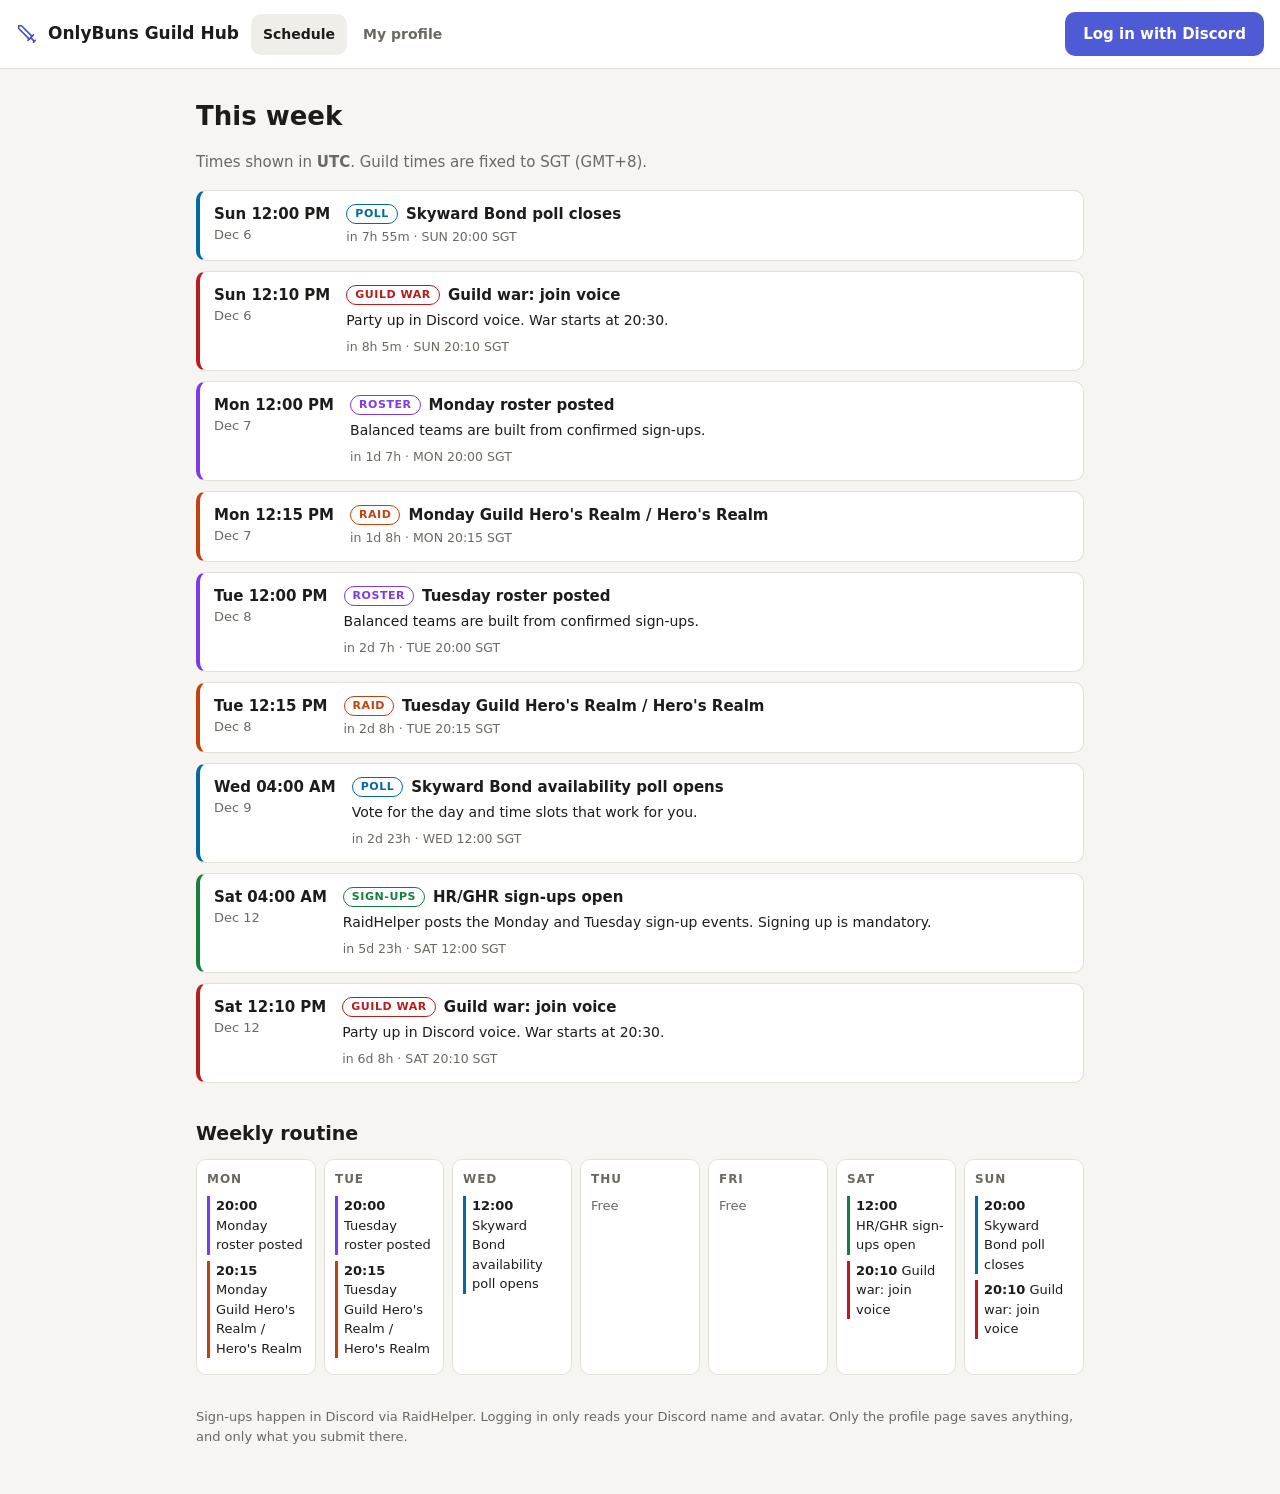
==== commit f8fed5e3: "Rename the site to OnlyBuns Guild Hub Co-Authored-By: Claude Opus 5.5 <noreply@anthropic.com>" ====
--- a/index.html
+++ b/index.html
@@ -5,20 +5,20 @@
   <meta name="viewport" content="width=device-width, initial-scale=1">
   <meta http-equiv="Content-Security-Policy" content="default-src 'self'; script-src 'self'; style-src 'self' https://fonts.googleapis.com; font-src https://fonts.gstatic.com; img-src 'self' https://cdn.discordapp.com; connect-src https://discord.com https://140.245.96.135; base-uri 'none'; form-action 'none'; object-src 'none'">
   <meta name="referrer" content="no-referrer">
-  <title>WWM Guild Hub</title>
-  <meta name="description" content="Weekly raid, guild war and poll schedule for the WWM guild.">
+  <title>OnlyBuns Guild Hub</title>
+  <meta name="description" content="Weekly raid, guild war and poll schedule for the OnlyBuns guild.">
   <link rel="preconnect" href="https://fonts.gstatic.com" crossorigin>
   <link rel="stylesheet" href="https://fonts.googleapis.com/css2?family=IBM+Plex+Sans:wght@400;500;600&amp;family=Space+Grotesk:wght@500;600;700&amp;display=swap">
-  <link rel="stylesheet" href="css/base.css?v=202610080737">
-  <link rel="stylesheet" href="css/schedule.css?v=202610080737">
+  <link rel="stylesheet" href="css/base.css?v=202610080831">
+  <link rel="stylesheet" href="css/schedule.css?v=202610080831">
 </head>
 <body>
   <header class="top">
     <div class="brand">
       <svg class="logo" width="22" height="22" viewBox="0 0 24 24" fill="none" stroke="currentColor" stroke-width="1.8" stroke-linecap="round" stroke-linejoin="round" aria-hidden="true"><path d="M14.5 17.5 3 6V3h3l11.5 11.5"></path><path d="m13 19 6-6"></path><path d="m16 16 4 4"></path><path d="m19 21 2-2"></path></svg>
-      <span>WWM Guild Hub</span>
+      <span>OnlyBuns Guild Hub</span>
     </div>
-    <nav class="nav"><a href="./" aria-current="page">Schedule</a><a href="profile.html">My profile</a><a href="roster.html" id="nav-roster" hidden>Roster</a></nav>
+    <nav class="nav"><a href="./" aria-current="page">Schedule</a><a href="profile.html">My profile</a><a href="roster.html" class="officer-only" hidden>Roster</a><a href="responses.html" class="officer-only" hidden>Responses</a></nav>
     <div id="auth"></div>
   </header>
 
@@ -41,6 +41,6 @@
     Sign-ups happen in Discord via RaidHelper. Logging in only reads your Discord name and avatar. Only the profile page saves anything, and only what you submit there.
   </footer>
 
-  <script type="module" src="js/pages/schedule.js?v=202610080737"></script>
+  <script type="module" src="js/pages/schedule.js?v=202610080831"></script>
 </body>
 </html>
--- a/css/base.css
+++ b/css/base.css
@@ -4,6 +4,7 @@
 
 /* ---------- tokens ---------- */
 :root {
+  color-scheme: light dark;   /* native scrollbars and controls follow the theme */
   --bg: #f6f5f2;
   --surface: #ffffff;
   --surface-2: #f0eee9;
@@ -96,8 +97,8 @@
 }
 .brand { display: flex; align-items: center; gap: 10px; font-weight: 700; font-size: 17px; }
 .logo { color: var(--accent); flex: none; }
-.nav { display: flex; gap: 4px; margin-right: auto; }
-.nav a { color: var(--muted); text-decoration: none; padding: 10px 12px; border-radius: 10px; font-weight: 600; font-size: 14px; }
+.nav { display: flex; gap: 4px; margin-right: auto; overflow-x: auto; scrollbar-width: none; }
+.nav a { white-space: nowrap; color: var(--muted); text-decoration: none; padding: 10px 12px; border-radius: 10px; font-weight: 600; font-size: 14px; }
 .nav a:hover { color: var(--text); }
 .nav a[aria-current="page"] { color: var(--text); background: var(--surface-2); }
 .nav a[hidden] { display: none; }
@@ -124,6 +125,12 @@
 .card.warn { background: var(--warn-bg); }
 .card[hidden] { display: none; }
 
+/* member status pill (roster, responses) */
+.pill-tag { font-size: 12px; font-weight: 700; border-radius: 999px; padding: 2px 10px; border: 1px solid currentColor; white-space: nowrap; }
+.pill-tag.done { color: var(--ok); }
+.pill-tag.todo { color: var(--warn); }
+.pill-tag.gone { color: var(--muted); }
+
 /* ---------- forms ---------- */
 select, input[type="text"], input[type="search"], textarea {
   font: inherit; color: var(--text); background: var(--field);
